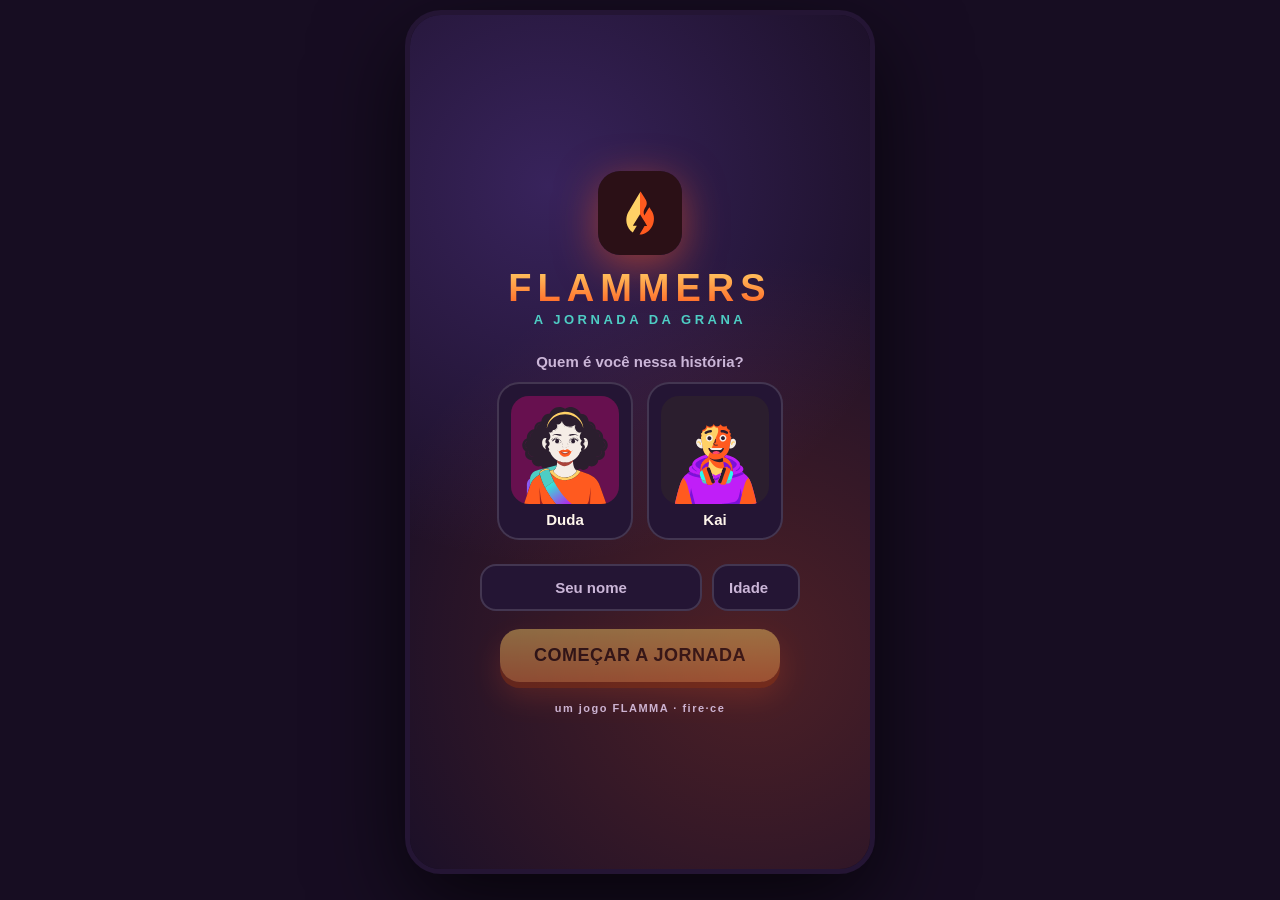
==== index.html @ 397a9a90 "Flammers: jogo de educação financeira (Jornada teen + Modo Vida Real) - Modo Jornada: mapa de 10 fas" ====
<!DOCTYPE html>
<html lang="pt-BR">
<head>
  <meta charset="UTF-8" />
  <meta name="viewport" content="width=device-width, initial-scale=1.0, viewport-fit=cover" />
  <title>Flammers — A Jornada</title>
  <meta name="description" content="Complete as fases, fuja dos golpes, encha o Cofre dos Sonhos e vire uma lenda da grana. Um jogo da Flamma (Fire·ce)." />
  <meta name="theme-color" content="#241534" />
  <link rel="manifest" href="manifest.webmanifest" />
  <link rel="icon" href="assets/art/logo.svg" type="image/svg+xml" />
  <link rel="apple-touch-icon" href="assets/icon-192.png" />
  <meta name="apple-mobile-web-app-capable" content="yes" />
  <meta name="apple-mobile-web-app-status-bar-style" content="black-translucent" />
  <link rel="stylesheet" href="css/j.css?v=8" />
</head>
<body>

<svg width="0" height="0" style="position:absolute" aria-hidden="true">
  <defs>
    <symbol id="i-chev" viewBox="0 0 24 24"><path d="M14.5 5l-7 7 7 7"/></symbol>
    <symbol id="i-gear" viewBox="0 0 24 24"><circle cx="12" cy="12" r="3"/><path d="M12 2v3M12 19v3M2 12h3M19 12h3M4.9 4.9l2.1 2.1M17 17l2.1 2.1M19.1 4.9L17 7M7 17l-2.1 2.1"/></symbol>
    <symbol id="i-lock" viewBox="0 0 24 24"><rect x="5" y="11" width="14" height="9" rx="2"/><path d="M8 11V8a4 4 0 0 1 8 0v3"/><circle cx="12" cy="15.5" r="1.2" fill="currentColor" stroke="none"/></symbol>
    <symbol id="i-check" viewBox="0 0 24 24"><path d="M4 12.5l5 5L20 6.5"/></symbol>
    <symbol id="i-star" viewBox="0 0 24 24"><path d="M12 3l2.7 5.7 6.3.8-4.6 4.3 1.2 6.2L12 17l-5.6 3 1.2-6.2L3 9.5l6.3-.8L12 3z"/></symbol>
    <symbol id="i-star-f" viewBox="0 0 24 24"><path fill="currentColor" stroke="none" d="M12 3l2.7 5.7 6.3.8-4.6 4.3 1.2 6.2L12 17l-5.6 3 1.2-6.2L3 9.5l6.3-.8L12 3z"/></symbol>
    <symbol id="i-flame" viewBox="0 0 24 24"><path d="M12 3c2 3.5 6 5 6 10a6 6 0 0 1-12 0c0-2.5 1-4.5 2.5-6C8.5 9 10 9.5 10.5 8c.5-1.5.8-3.2 1.5-5z"/></symbol>
    <symbol id="i-coin" viewBox="0 0 24 24"><circle cx="12" cy="12" r="8"/><path d="M12 7v10M9.5 9.5c0-1 1-1.7 2.5-1.7s2.5.7 2.5 1.7-1 1.4-2.5 1.8-2.5.8-2.5 1.8 1 1.7 2.5 1.7 2.5-.7 2.5-1.7"/></symbol>
    <symbol id="i-key" viewBox="0 0 24 24"><circle cx="8" cy="14" r="4.5"/><path d="M11.5 10.5L20 3M16 5l3 3M13 8l2.5 2.5"/></symbol>
    <symbol id="i-radar" viewBox="0 0 24 24"><circle cx="12" cy="12" r="9"/><circle cx="12" cy="12" r="5"/><path d="M12 12l6-6"/><circle cx="12" cy="12" r="1" fill="currentColor" stroke="none"/></symbol>
    <symbol id="i-headphones" viewBox="0 0 24 24"><path d="M4 14v-2a8 8 0 0 1 16 0v2"/><rect x="3" y="14" width="4" height="6" rx="1.5"/><rect x="17" y="14" width="4" height="6" rx="1.5"/></symbol>
    <symbol id="i-bag" viewBox="0 0 24 24"><path d="M6 8h12l1 12H5L6 8z"/><path d="M9 8V6a3 3 0 0 1 6 0v2"/></symbol>
    <symbol id="i-play" viewBox="0 0 24 24"><path fill="currentColor" stroke="none" d="M7 4l13 8-13 8V4z"/></symbol>
    <symbol id="i-phone" viewBox="0 0 24 24"><rect x="7" y="2.5" width="10" height="19" rx="2.5"/><path d="M10.5 18.5h3"/></symbol>
    <symbol id="i-sound" viewBox="0 0 24 24"><path d="M4 9v6h4l5 4V5L8 9H4z"/><path d="M16 9c1.2 1.6 1.2 4.4 0 6M18.5 6.5c2.4 3 2.4 8 0 11"/></symbol>
    <symbol id="i-mute" viewBox="0 0 24 24"><path d="M4 9v6h4l5 4V5L8 9H4z"/><path d="M16.5 9.5l5 5M21.5 9.5l-5 5"/></symbol>
  </defs>
</svg>

<div id="stage">

  <!-- ===== TÍTULO / ESCOLHA ===== -->
  <div class="scr active" id="scr-title">
    <div class="title-inner">
      <img src="assets/art/logo.svg" alt="" class="t-logo" />
      <div class="t-brand">FLAMMERS</div>
      <div class="t-sub">A JORNADA DA GRANA</div>
      <div class="t-pick-label">Quem é você nessa história?</div>
      <div class="hero-row">
        <button class="hero-card" data-hero="duda"><img src="assets/art/duda.svg" alt="Duda" /><span>Duda</span></button>
        <button class="hero-card" data-hero="kai"><img src="assets/art/kai.svg" alt="Kai" /><span>Kai</span></button>
      </div>
      <div class="t-inputs">
        <input id="in-name" class="t-input" type="text" maxlength="14" placeholder="Seu nome" autocomplete="off" />
        <input id="in-age" class="t-input small" type="number" min="8" max="99" placeholder="Idade" />
      </div>
      <button class="big-btn" id="btn-start" disabled>COMEÇAR A JORNADA</button>
      <div class="t-foot">um jogo FLAMMA · fire·ce</div>
    </div>
  </div>

  <!-- ===== MAPA ===== -->
  <div class="scr" id="scr-map">
    <img src="assets/art/map-bg.svg" alt="" class="map-bg" id="map-bg" />
    <div class="map-veil"></div>

    <div class="map-top">
      <div class="chip coins-chip"><svg class="ic"><use href="#i-coin"/></svg><b id="mp-coins">0</b></div>
      <button class="chip dream-chip" id="btn-dream">
        <img id="mp-dream-img" src="assets/art/dream-bike.svg" alt="" />
        <div class="dream-mid">
          <div class="dream-name" id="mp-dream-name">Bike nova</div>
          <div class="dream-track"><div class="dream-fill" id="mp-dream-fill"></div></div>
        </div>
        <b id="mp-dream-pct">0%</b>
      </button>
      <button class="chip icon-chip" id="btn-mute" aria-label="Som liga/desliga"><svg class="ic"><use id="mute-ic" href="#i-sound"/></svg></button>
      <button class="chip icon-chip" id="btn-config" aria-label="Ajustes"><svg class="ic"><use href="#i-gear"/></svg></button>
    </div>

    <div id="map-nodes"></div>

    <div class="map-guide" id="map-guide">
      <img src="assets/art/re.svg" alt="Rê" class="guide-av" />
      <div class="guide-bubble" id="guide-text">Bem-vinde ao Clube Flammers!</div>
    </div>

    <div class="map-bottom">
      <button class="chip wide" id="btn-shop"><svg class="ic"><use href="#i-bag"/></svg> Lojinha</button>
      <button class="chip wide" id="btn-stickers"><svg class="ic"><use href="#i-star"/></svg> Conquistas</button>
    </div>
  </div>

  <!-- ===== FASE ===== -->
  <div class="scr" id="scr-level">
    <div class="lv-scene">
      <img id="lv-bg" class="lv-bg" src="" alt="" />
      <div class="lv-scene-veil"></div>
      <div class="lv-head">
        <button class="chip icon-chip" id="btn-quit" aria-label="Sair"><svg class="ic"><use href="#i-chev"/></svg></button>
        <div class="chip lv-title-chip" id="lv-title">Fase 1</div>
        <button class="chip icon-chip" id="btn-mute-lv" aria-label="Som liga/desliga"><svg class="ic"><use id="mute-ic-lv" href="#i-sound"/></svg></button>
        <div class="chip coins-chip small"><svg class="ic"><use href="#i-coin"/></svg><b id="lv-coins">0</b></div>
      </div>
      <img id="lv-portrait" class="lv-portrait" src="" alt="" />
      <div id="lv-float"></div>
    </div>

    <div class="lv-panel">
      <div id="lv-dialog" class="lv-dialog">
        <div class="lv-speaker" id="lv-speaker">Rê</div>
        <div class="lv-text" id="lv-text"></div>
        <div class="lv-tap" id="lv-tap">toque para continuar</div>
      </div>
      <div id="lv-phone" class="lv-phone">
        <div class="lv-phone-head"><svg class="ic sm"><use href="#i-phone"/></svg> mensagem recebida</div>
        <div id="lv-phone-msgs"></div>
      </div>
      <div id="lv-choices" class="lv-choices"></div>
    </div>
  </div>

  <!-- ===== RESULTADO ===== -->
  <div class="scr" id="scr-result">
    <div class="result-card">
      <div class="r-title" id="r-title">Fase concluída!</div>
      <div class="stars-row" id="r-stars"></div>
      <div class="r-coins"><svg class="ic"><use href="#i-coin"/></svg> <b id="r-coins">+0</b> moedas</div>
      <div class="r-lesson" id="r-lesson"></div>
      <div class="r-cofre-label">Quanto vai pro Cofre dos Sonhos?</div>
      <div class="r-cofre-row">
        <button class="big-btn small" id="btn-save-all">Guardar tudo</button>
        <button class="big-btn small ghost" id="btn-save-half">Metade (metade fica livre)</button>
      </div>
    </div>
  </div>

</div>

<div id="modal"><div id="modal-box"></div></div>
<div id="toast"></div>
<div id="confetti"></div>

<script src="js/j-data.js?v=8"></script>
<script src="js/j-levels.js?v=8"></script>
<script src="js/audio.js?v=8"></script>
<script src="js/jornada.js?v=8"></script>
</body>
</html>
---- css/j.css ----
/* =========================================================
   FLAMMERS Jornada — UI teen: cores vivas, motion, chunky
   ========================================================= */

:root {
  --flame: #ff5a1f;
  --gold: #ffd166;
  --teal: #4ecdc4;
  --lilac: #8b5cf6;
  --ok: #4ade80;
  --bad: #f87171;
  --text: #fff6ec;
  --muted: #cbb6d8;
  --panel: #241534;
  --panel-2: #2f1d42;
  --line: rgba(255, 255, 255, 0.14);
}

* { margin: 0; padding: 0; box-sizing: border-box; -webkit-tap-highlight-color: transparent; }

html, body {
  height: 100%;
  background: #170d22;
  color: var(--text);
  font-family: -apple-system, BlinkMacSystemFont, "Segoe UI", Roboto, Arial, sans-serif;
  user-select: none;
  -webkit-user-select: none;
  overflow: hidden;
}
button { font-family: inherit; color: inherit; }

.ic { width: 20px; height: 20px; fill: none; stroke: currentColor; stroke-width: 2.2; stroke-linecap: round; stroke-linejoin: round; flex: 0 0 auto; }
.ic.sm { width: 14px; height: 14px; }

#stage {
  position: relative;
  height: 100dvh;
  max-width: 470px;
  margin: 0 auto;
  overflow: hidden;
  background: #170d22;
}
@media (min-width: 520px) {
  #stage {
    height: min(880px, 96dvh);
    margin-top: max(0px, calc((100dvh - 880px) / 2));
    border-radius: 36px;
    border: 5px solid #241534;
    box-shadow: 0 30px 90px rgba(0, 0, 0, 0.7);
  }
}

.scr { position: absolute; inset: 0; display: none; flex-direction: column; }
.scr.active { display: flex; }
@media (prefers-reduced-motion: no-preference) {
  .scr.active { animation: scrIn 0.32s cubic-bezier(0.2, 0.9, 0.3, 1); }
}
@keyframes scrIn { from { transform: scale(1.03); opacity: 0; } }

/* ---------- Chips / botões ---------- */
.chip {
  display: flex;
  align-items: center;
  gap: 7px;
  background: rgba(20, 10, 30, 0.82);
  border: 1.5px solid var(--line);
  border-radius: 99px;
  padding: 9px 14px;
  font-size: 14px;
  font-weight: 800;
  backdrop-filter: blur(8px);
  cursor: pointer;
}
.chip .ic { color: var(--gold); }
.chip.wide { flex: 1; justify-content: center; }
.icon-chip { padding: 9px 11px; }
.coins-chip b { color: var(--gold); }
.coins-chip.small { padding: 6px 11px; font-size: 13px; }

.big-btn {
  border: none;
  border-radius: 20px;
  padding: 16px 34px;
  font-size: 18px;
  font-weight: 900;
  letter-spacing: 0.5px;
  color: #2b1005;
  background: linear-gradient(180deg, var(--gold), #ff8c42);
  box-shadow: 0 6px 0 #a63a10, 0 14px 30px rgba(255, 90, 31, 0.4);
  cursor: pointer;
  transition: transform 0.09s, box-shadow 0.09s, opacity 0.2s;
}
.big-btn:active { transform: translateY(4px); box-shadow: 0 2px 0 #a63a10; }
.big-btn:disabled { opacity: 0.45; }
.big-btn.small { font-size: 14.5px; padding: 13px 18px; border-radius: 16px; }
.big-btn.ghost {
  background: var(--panel-2);
  color: var(--text);
  box-shadow: 0 6px 0 #150b20;
  border: 1.5px solid var(--line);
}

/* ---------- Título ---------- */
#scr-title {
  align-items: center;
  justify-content: center;
  background:
    radial-gradient(circle at 30% 20%, rgba(139, 92, 246, 0.25), transparent 50%),
    radial-gradient(circle at 75% 75%, rgba(255, 90, 31, 0.22), transparent 55%),
    #1c1028;
}
.title-inner { display: flex; flex-direction: column; align-items: center; padding: 24px; width: 100%; }
.t-logo { width: 84px; height: 84px; border-radius: 22px; box-shadow: 0 10px 40px rgba(255, 90, 31, 0.5); }
@media (prefers-reduced-motion: no-preference) { .t-logo { animation: bob 2.4s ease-in-out infinite; } }
@keyframes bob { 50% { transform: translateY(-7px); } }
.t-brand {
  font-size: 38px;
  font-weight: 900;
  letter-spacing: 6px;
  margin-top: 12px;
  background: linear-gradient(180deg, var(--gold), var(--flame));
  -webkit-background-clip: text;
  background-clip: text;
  color: transparent;
}
.t-sub { font-size: 13px; font-weight: 800; letter-spacing: 3.5px; color: var(--teal); margin-top: 2px; }
.t-pick-label { margin: 26px 0 12px; font-size: 15px; font-weight: 700; color: var(--muted); }
.hero-row { display: flex; gap: 14px; margin-bottom: 24px; }
.hero-card {
  background: var(--panel);
  border: 2.5px solid var(--line);
  border-radius: 22px;
  padding: 12px 12px 10px;
  display: flex;
  flex-direction: column;
  align-items: center;
  gap: 7px;
  cursor: pointer;
  transition: transform 0.12s, border-color 0.12s, box-shadow 0.12s;
}
.hero-card img { width: 108px; height: 108px; border-radius: 18px; object-fit: cover; }
.hero-card span { font-size: 15px; font-weight: 900; }
.hero-card.sel {
  border-color: var(--gold);
  transform: scale(1.06);
  box-shadow: 0 10px 34px rgba(255, 209, 102, 0.35);
}
.t-foot { margin-top: 20px; font-size: 11px; letter-spacing: 1.5px; color: var(--muted); font-weight: 700; }

/* ---------- Mapa ---------- */
#scr-map { overflow: hidden; }
.map-bg { position: absolute; inset: 0; width: 100%; height: 100%; object-fit: cover; }
.map-veil { position: absolute; inset: 0; background: linear-gradient(180deg, rgba(15, 8, 24, 0.72), rgba(15, 8, 24, 0.18) 30%, rgba(15, 8, 24, 0.15) 75%, rgba(15, 8, 24, 0.7)); }

.map-top {
  position: relative;
  display: flex;
  gap: 8px;
  padding: calc(12px + env(safe-area-inset-top)) 12px 0;
  z-index: 3;
  align-items: stretch;
}
.dream-chip { flex: 1; padding: 7px 12px 7px 8px; }
.dream-chip img { width: 34px; height: 34px; border-radius: 10px; }
.dream-mid { flex: 1; min-width: 0; }
.dream-name { font-size: 11.5px; font-weight: 800; white-space: nowrap; overflow: hidden; text-overflow: ellipsis; text-align: left; }
.dream-track { height: 7px; border-radius: 99px; background: rgba(255, 255, 255, 0.14); overflow: hidden; margin-top: 3px; }
.dream-fill { height: 100%; width: 0%; border-radius: 99px; background: linear-gradient(90deg, var(--teal), var(--gold)); transition: width 0.7s ease; }
.dream-chip b { color: var(--teal); font-size: 13px; }

#map-nodes { position: absolute; inset: 0; z-index: 2; }
.map-node {
  position: absolute;
  width: 64px;
  height: 64px;
  transform: translate(-50%, -50%);
  border-radius: 50%;
  border: none;
  background: linear-gradient(180deg, var(--gold), #ff8c42);
  box-shadow: 0 5px 0 #a63a10, 0 10px 24px rgba(0, 0, 0, 0.5);
  display: flex;
  flex-direction: column;
  align-items: center;
  justify-content: center;
  font-size: 21px;
  font-weight: 900;
  color: #2b1005;
  cursor: pointer;
}
.map-node:active { transform: translate(-50%, -50%) scale(0.92); }
.map-node.locked {
  background: linear-gradient(180deg, #4a3d5c, #322645);
  color: rgba(255, 255, 255, 0.55);
  box-shadow: 0 5px 0 #1c1226, 0 8px 18px rgba(0, 0, 0, 0.4);
}
.map-node.locked .ic { width: 18px; height: 18px; }
.map-node.done { background: linear-gradient(180deg, var(--teal), #2b9d94); box-shadow: 0 5px 0 #17564f, 0 8px 18px rgba(0, 0, 0, 0.4); color: #06302c; }
.map-node .node-stars { display: flex; gap: 1px; margin-top: 1px; }
.map-node .node-stars .ic { width: 11px; height: 11px; color: #ffd166; stroke-width: 0; }
@media (prefers-reduced-motion: no-preference) {
  .map-node.current { animation: nodePulse 1.3s ease-in-out infinite; }
}
@keyframes nodePulse {
  50% { box-shadow: 0 5px 0 #a63a10, 0 0 0 12px rgba(255, 209, 102, 0.18), 0 10px 30px rgba(255, 140, 40, 0.55); }
}
.map-node.vida { width: 74px; height: 74px; background: linear-gradient(180deg, var(--lilac), #5b2bbf); color: #fff; box-shadow: 0 5px 0 #33176e, 0 10px 26px rgba(139, 92, 246, 0.5); font-size: 10px; letter-spacing: 0.4px; }
.map-node.vida .ic { width: 22px; height: 22px; margin-bottom: 2px; }

.map-guide {
  position: absolute;
  left: 12px;
  right: 12px;
  bottom: calc(78px + env(safe-area-inset-bottom));
  display: flex;
  gap: 10px;
  align-items: flex-end;
  z-index: 3;
}
.guide-av { width: 62px; height: 62px; border-radius: 50%; object-fit: cover; border: 3px solid var(--gold); box-shadow: 0 8px 22px rgba(0, 0, 0, 0.5); }
.guide-bubble {
  flex: 1;
  background: rgba(20, 10, 30, 0.88);
  border: 1.5px solid var(--line);
  border-radius: 18px 18px 18px 5px;
  padding: 11px 14px;
  font-size: 13.5px;
  font-weight: 700;
  line-height: 1.4;
  backdrop-filter: blur(8px);
}

.map-bottom {
  position: absolute;
  left: 12px; right: 12px;
  bottom: calc(14px + env(safe-area-inset-bottom));
  display: flex;
  gap: 9px;
  z-index: 3;
}

/* ---------- Fase ---------- */
#scr-level { background: var(--panel); }
.lv-scene { position: relative; height: 46%; overflow: hidden; }
.lv-bg { position: absolute; inset: 0; width: 100%; height: 100%; object-fit: cover; }
.lv-scene-veil { position: absolute; inset: 0; background: linear-gradient(180deg, rgba(15, 8, 24, 0.55), transparent 35%, rgba(36, 21, 52, 0.15) 80%, var(--panel)); }
.lv-head {
  position: relative;
  display: flex;
  gap: 8px;
  padding: calc(10px + env(safe-area-inset-top)) 12px 0;
  z-index: 3;
}
.lv-title-chip { flex: 1; justify-content: center; font-size: 13px; }
.lv-portrait {
  position: absolute;
  bottom: -6px;
  left: 50%;
  transform: translateX(-50%);
  width: min(46%, 210px);
  aspect-ratio: 1;
  object-fit: cover;
  border-radius: 26px 26px 0 0;
  border: 3px solid rgba(255, 255, 255, 0.25);
  border-bottom: none;
  box-shadow: 0 -8px 40px rgba(0, 0, 0, 0.45);
  z-index: 2;
  background: #2f1d42;
}
@media (prefers-reduced-motion: no-preference) {
  .lv-portrait.pop { animation: portraitIn 0.35s cubic-bezier(0.2, 1.4, 0.4, 1); }
}
@keyframes portraitIn { from { transform: translateX(-50%) translateY(26px) scale(0.9); opacity: 0; } }

#lv-float { position: absolute; inset: 0; pointer-events: none; z-index: 4; }
.coin-float {
  position: absolute;
  font-size: 19px;
  font-weight: 900;
  color: var(--gold);
  text-shadow: 0 2px 8px rgba(0, 0, 0, 0.7);
  animation: floatUp 1.1s ease-out forwards;
}
.coin-float.neg { color: var(--bad); }
@keyframes floatUp { to { transform: translateY(-70px); opacity: 0; } }

.lv-panel {
  flex: 1;
  display: flex;
  flex-direction: column;
  padding: 14px 14px calc(16px + env(safe-area-inset-bottom));
  gap: 10px;
  overflow-y: auto;
  background: var(--panel);
}
.lv-dialog {
  background: var(--panel-2);
  border: 1.5px solid var(--line);
  border-radius: 20px;
  padding: 13px 15px;
  min-height: 108px;
  cursor: pointer;
  position: relative;
}
.lv-speaker {
  display: inline-block;
  background: linear-gradient(180deg, var(--gold), #ff8c42);
  color: #2b1005;
  font-size: 12px;
  font-weight: 900;
  padding: 3px 12px;
  border-radius: 99px;
  margin-bottom: 7px;
}
.lv-speaker.nar { background: var(--lilac); color: #fff; }
.lv-text { font-size: 15.5px; line-height: 1.5; font-weight: 600; white-space: pre-wrap; }
.lv-tap { position: absolute; right: 14px; bottom: 8px; font-size: 10.5px; color: var(--muted); font-weight: 700; }
@media (prefers-reduced-motion: no-preference) { .lv-tap { animation: blink 1.4s infinite; } }
@keyframes blink { 50% { opacity: 0.35; } }

.lv-phone {
  display: none;
  background: #10202b;
  border: 1.5px solid rgba(78, 205, 196, 0.4);
  border-radius: 20px;
  padding: 11px 13px;
}
.lv-phone.show { display: block; }
.lv-phone-head { font-size: 11px; font-weight: 800; letter-spacing: 1px; color: var(--teal); display: flex; align-items: center; gap: 6px; margin-bottom: 8px; }
.lv-phone .pmsg {
  background: rgba(255, 255, 255, 0.09);
  border-radius: 13px 13px 13px 4px;
  padding: 9px 12px;
  font-size: 13.5px;
  line-height: 1.45;
  margin-bottom: 6px;
  font-weight: 600;
}
@media (prefers-reduced-motion: no-preference) { .lv-phone .pmsg.fresh { animation: portraitInMsg 0.25s ease-out; } }
@keyframes portraitInMsg { from { transform: translateY(8px); opacity: 0; } }

.lv-choices { display: flex; flex-direction: column; gap: 9px; }
.lv-choice {
  border: 1.5px solid var(--line);
  background: var(--panel-2);
  border-radius: 16px;
  padding: 14px 15px;
  font-size: 14.5px;
  font-weight: 800;
  text-align: left;
  cursor: pointer;
  min-height: 48px;
  transition: transform 0.1s, border-color 0.15s;
}
.lv-choice:active { transform: scale(0.97); }
.lv-choice.right { border-color: var(--ok); background: rgba(74, 222, 128, 0.13); }
.lv-choice.wrong { border-color: var(--bad); background: rgba(248, 113, 113, 0.13); }
@media (prefers-reduced-motion: no-preference) {
  .lv-choice { animation: choiceIn 0.3s cubic-bezier(0.2, 1.1, 0.4, 1) backwards; }
  .lv-choice:nth-child(2) { animation-delay: 0.06s; }
  .lv-choice:nth-child(3) { animation-delay: 0.12s; }
}
@keyframes choiceIn { from { transform: translateY(14px); opacity: 0; } }

/* ---------- Resultado ---------- */
#scr-result {
  align-items: center;
  justify-content: center;
  background:
    radial-gradient(circle at 50% 25%, rgba(255, 209, 102, 0.16), transparent 55%),
    #1c1028;
  padding: 22px;
}
.result-card {
  width: 100%;
  background: var(--panel);
  border: 2px solid var(--line);
  border-radius: 28px;
  padding: 26px 20px;
  text-align: center;
}
.r-title { font-size: 23px; font-weight: 900; color: var(--gold); }
.stars-row { display: flex; justify-content: center; gap: 10px; margin: 16px 0 10px; }
.stars-row .st { width: 52px; height: 52px; color: #4a3d5c; }
.stars-row .st.on { color: var(--gold); filter: drop-shadow(0 4px 14px rgba(255, 209, 102, 0.6)); }
@media (prefers-reduced-motion: no-preference) {
  .stars-row .st.on { animation: starPop 0.5s cubic-bezier(0.2, 1.6, 0.4, 1) backwards; }
  .stars-row .st.on:nth-child(2) { animation-delay: 0.22s; }
  .stars-row .st.on:nth-child(3) { animation-delay: 0.44s; }
}
@keyframes starPop { from { transform: scale(0) rotate(-40deg); } }
.r-coins { font-size: 17px; font-weight: 900; display: flex; align-items: center; justify-content: center; gap: 7px; }
.r-coins .ic { color: var(--gold); }
.r-coins b { color: var(--gold); }
.r-lesson {
  margin: 15px 0;
  font-size: 13.5px;
  line-height: 1.5;
  font-weight: 700;
  color: var(--text);
  background: rgba(78, 205, 196, 0.1);
  border: 1.5px dashed rgba(78, 205, 196, 0.5);
  border-radius: 16px;
  padding: 12px;
}
.r-cofre-label { font-size: 13px; font-weight: 800; color: var(--muted); margin-bottom: 9px; }
.r-cofre-row { display: flex; gap: 9px; }
.r-cofre-row .big-btn { flex: 1; }

/* ---------- Modal / Toast / Confetti ---------- */
#modal {
  position: fixed; inset: 0;
  display: none;
  align-items: center;
  justify-content: center;
  background: rgba(10, 4, 14, 0.8);
  backdrop-filter: blur(6px);
  z-index: 60;
  padding: 20px;
}
#modal.active { display: flex; }
#modal-box {
  width: min(420px, 94vw);
  max-height: 84dvh;
  overflow-y: auto;
  background: var(--panel);
  border: 2px solid rgba(255, 140, 66, 0.45);
  border-radius: 26px;
  padding: 24px 20px;
  text-align: center;
}
@media (prefers-reduced-motion: no-preference) {
  #modal.active #modal-box { animation: modalIn 0.32s cubic-bezier(0.2, 1.2, 0.4, 1); }
}
@keyframes modalIn { from { transform: translateY(30px) scale(0.92); opacity: 0; } }
#modal-box h3 { font-size: 21px; font-weight: 900; color: var(--gold); margin-bottom: 8px; }
.modal-sub { font-size: 14px; line-height: 1.55; white-space: pre-wrap; margin-bottom: 14px; font-weight: 600; }
.modal-art { width: 120px; height: 120px; border-radius: 24px; object-fit: cover; margin-bottom: 10px; box-shadow: 0 10px 34px rgba(255, 90, 31, 0.35); }
.dream-grid { display: grid; grid-template-columns: 1fr 1fr; gap: 10px; margin: 6px 0 4px; }
.dream-opt {
  background: var(--panel-2);
  border: 2px solid var(--line);
  border-radius: 18px;
  padding: 12px 8px;
  cursor: pointer;
  display: flex;
  flex-direction: column;
  align-items: center;
  gap: 6px;
}
.dream-opt img { width: 72px; height: 72px; border-radius: 14px; }
.dream-opt span { font-size: 13px; font-weight: 900; }
.dream-opt small { font-size: 11.5px; color: var(--gold); font-weight: 800; }
.dream-opt.sel { border-color: var(--gold); box-shadow: 0 0 22px rgba(255, 209, 102, 0.3); }
.shop-row {
  display: flex; align-items: center; gap: 10px;
  background: var(--panel-2);
  border: 1.5px solid var(--line);
  border-radius: 16px;
  padding: 11px 13px;
  margin-bottom: 8px;
  text-align: left;
}
.shop-row .ic { width: 22px; height: 22px; color: var(--gold); }
.shop-row .s-name { flex: 1; font-size: 13.5px; font-weight: 800; }

#toast {
  position: fixed;
  left: 50%;
  bottom: calc(90px + env(safe-area-inset-bottom));
  transform: translateX(-50%) translateY(16px);
  background: var(--panel);
  border: 1.5px solid rgba(255, 209, 102, 0.6);
  border-radius: 99px;
  padding: 11px 19px;
  font-size: 13.5px;
  font-weight: 800;
  opacity: 0;
  pointer-events: none;
  transition: 0.25s;
  z-index: 70;
  max-width: 92vw;
  text-align: center;
}
#toast.show { opacity: 1; transform: translateX(-50%) translateY(0); }

#confetti { position: fixed; inset: 0; pointer-events: none; z-index: 80; overflow: hidden; }
.conf { position: absolute; top: -12px; width: 9px; height: 14px; border-radius: 2px; animation: fall 2.1s ease-in forwards; }
@keyframes fall { to { transform: translateY(105vh) rotate(540deg); opacity: 0.6; } }

/* ---------- Inputs do título ---------- */
.t-inputs { display: flex; gap: 10px; margin-bottom: 18px; width: min(320px, 84vw); }
.t-input {
  flex: 1;
  min-width: 0;
  background: var(--panel);
  border: 2px solid var(--line);
  border-radius: 16px;
  padding: 13px 15px;
  font-size: 15px;
  font-weight: 800;
  color: var(--text);
  font-family: inherit;
  outline: none;
  text-align: center;
}
.t-input:focus { border-color: var(--gold); }
.t-input.small { flex: 0 0 88px; }
.t-input::placeholder { color: var(--muted); font-weight: 600; }

/* ---------- Minigames ---------- */
.mini-box {
  background: var(--panel-2);
  border: 2px solid rgba(78, 205, 196, 0.5);
  border-radius: 20px;
  padding: 15px;
}
.mini-title { font-size: 13px; font-weight: 900; letter-spacing: 1px; color: var(--teal); margin-bottom: 10px; text-align: center; }
.mini-sub { font-size: 13.5px; font-weight: 700; text-align: center; margin-bottom: 12px; line-height: 1.4; }

.split-vals { display: flex; justify-content: space-between; font-size: 14px; font-weight: 900; margin-bottom: 6px; }
.split-vals .sv-g { color: var(--flame); }
.split-vals .sv-s { color: var(--teal); }
input[type="range"].split-range {
  width: 100%;
  accent-color: #ffd166;
  height: 34px;
  cursor: pointer;
}

.budget-grid { display: flex; gap: 6px; margin-bottom: 10px; }
.budget-day {
  flex: 1;
  background: rgba(0, 0, 0, 0.3);
  border: 1.5px solid var(--line);
  border-radius: 12px;
  padding: 8px 3px;
  text-align: center;
  cursor: pointer;
  transition: transform 0.1s;
}
.budget-day:active { transform: scale(0.93); }
.budget-day .bd-day { font-size: 9.5px; font-weight: 800; color: var(--muted); letter-spacing: 0.5px; }
.budget-day .bd-item { font-size: 11px; font-weight: 800; min-height: 26px; display: flex; align-items: center; justify-content: center; line-height: 1.15; }
.budget-day .bd-price { font-size: 12px; font-weight: 900; color: var(--gold); }
.budget-total { text-align: center; font-size: 14px; font-weight: 900; margin-bottom: 10px; }
.budget-total.over { color: var(--bad); }
.budget-total.ok { color: var(--ok); }

.catch-area {
  position: relative;
  height: 230px;
  background: rgba(0, 0, 0, 0.35);
  border-radius: 16px;
  overflow: hidden;
  margin-bottom: 10px;
}
.catch-item {
  position: absolute;
  width: 52px; height: 52px;
  border-radius: 50%;
  display: flex;
  align-items: center;
  justify-content: center;
  font-size: 10px;
  font-weight: 900;
  text-align: center;
  cursor: pointer;
  border: 2px solid;
  line-height: 1;
  padding: 2px;
}
.catch-item.good { background: rgba(255, 209, 102, 0.2); border-color: var(--gold); color: var(--gold); }
.catch-item.bad { background: rgba(139, 92, 246, 0.18); border-color: var(--lilac); color: #cbb6ff; }
.catch-hud { display: flex; justify-content: space-between; font-size: 13px; font-weight: 900; margin-bottom: 8px; }
.catch-hud .ch-time { color: var(--teal); }
.catch-hud .ch-score { color: var(--gold); }

.spot-card {
  background: #10202b;
  border: 2px solid rgba(78, 205, 196, 0.4);
  border-radius: 16px;
  padding: 13px;
  margin-bottom: 10px;
  font-size: 13.5px;
  line-height: 1.7;
  font-weight: 600;
  text-align: left;
}
.spot-piece { padding: 2px 5px; border-radius: 8px; cursor: pointer; border: 1.5px dashed transparent; }
.spot-piece:active { background: rgba(255, 255, 255, 0.1); }
.spot-piece.flag-found { background: rgba(248, 113, 113, 0.25); border-color: var(--bad); text-decoration: line-through; }
.spot-piece.spot-miss { background: rgba(255, 255, 255, 0.12); }
.spot-status { font-size: 12.5px; font-weight: 800; color: var(--muted); text-align: center; margin-bottom: 8px; }

.price-row { display: flex; align-items: center; justify-content: center; gap: 16px; margin-bottom: 12px; }
.price-btn {
  width: 52px; height: 52px;
  border-radius: 16px;
  border: none;
  font-size: 26px;
  font-weight: 900;
  background: var(--panel);
  border: 2px solid var(--line);
  color: var(--gold);
  cursor: pointer;
}
.price-btn:active { transform: scale(0.92); }
.price-val { font-size: 30px; font-weight: 900; color: var(--gold); min-width: 90px; text-align: center; }
.price-sim { text-align: center; font-size: 13px; font-weight: 800; margin-bottom: 12px; line-height: 1.6; }
.price-sim b.lucro { color: var(--ok); }
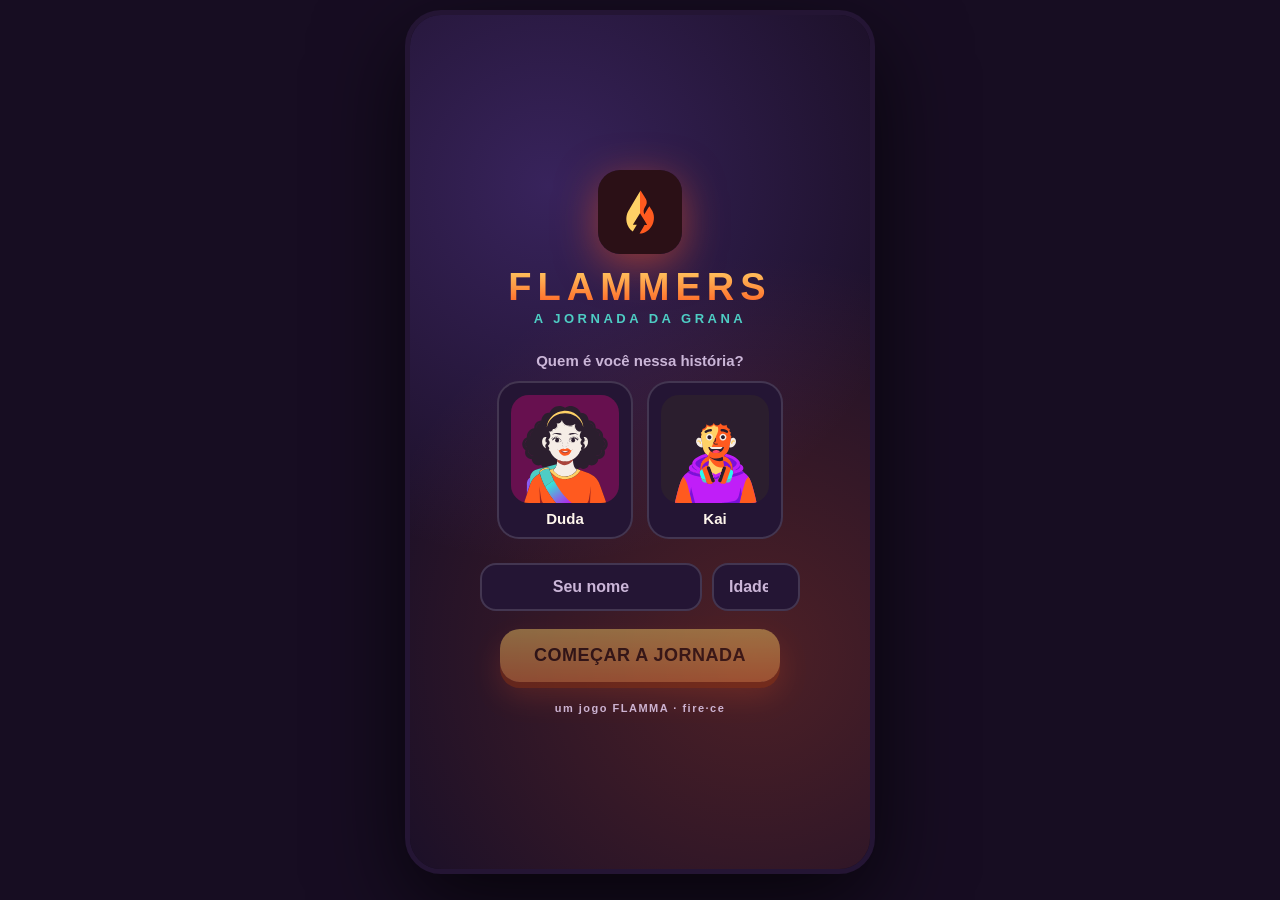
==== commit 0262dac7: "fix: layout 100% mobile fixo (sem pan/zoom) + acesso destacado a Minha Vida e Vida Real 16+ Co-Autho" ====
--- a/index.html
+++ b/index.html
@@ -2,7 +2,7 @@
 <html lang="pt-BR">
 <head>
   <meta charset="UTF-8" />
-  <meta name="viewport" content="width=device-width, initial-scale=1.0, viewport-fit=cover" />
+  <meta name="viewport" content="width=device-width, initial-scale=1.0, maximum-scale=1.0, user-scalable=no, viewport-fit=cover" />
   <title>Flammers — A Jornada</title>
   <meta name="description" content="Complete as fases, fuja dos golpes, encha o Cofre dos Sonhos e vire uma lenda da grana. Um jogo da Flamma (Fire·ce)." />
   <meta name="theme-color" content="#241534" />
@@ -11,7 +11,7 @@
   <link rel="apple-touch-icon" href="assets/icon-192.png" />
   <meta name="apple-mobile-web-app-capable" content="yes" />
   <meta name="apple-mobile-web-app-status-bar-style" content="black-translucent" />
-  <link rel="stylesheet" href="css/j.css?v=8" />
+  <link rel="stylesheet" href="css/j.css?v=12" />
 </head>
 <body>
 
@@ -33,6 +33,7 @@
     <symbol id="i-phone" viewBox="0 0 24 24"><rect x="7" y="2.5" width="10" height="19" rx="2.5"/><path d="M10.5 18.5h3"/></symbol>
     <symbol id="i-sound" viewBox="0 0 24 24"><path d="M4 9v6h4l5 4V5L8 9H4z"/><path d="M16 9c1.2 1.6 1.2 4.4 0 6M18.5 6.5c2.4 3 2.4 8 0 11"/></symbol>
     <symbol id="i-mute" viewBox="0 0 24 24"><path d="M4 9v6h4l5 4V5L8 9H4z"/><path d="M16.5 9.5l5 5M21.5 9.5l-5 5"/></symbol>
+    <symbol id="i-heart" viewBox="0 0 24 24"><path d="M12 20s-7-4.5-9-9c-1.2-2.8.5-6 3.7-6 2 0 3.5 1.2 4.3 2.8H12c.8-1.6 2.3-2.8 4.3-2.8 3.2 0 4.9 3.2 3.7 6-2 4.5-8 9-8 9z"/></symbol>
   </defs>
 </svg>
 
@@ -85,8 +86,14 @@
     </div>
 
     <div class="map-bottom">
-      <button class="chip wide" id="btn-shop"><svg class="ic"><use href="#i-bag"/></svg> Lojinha</button>
-      <button class="chip wide" id="btn-stickers"><svg class="ic"><use href="#i-star"/></svg> Conquistas</button>
+      <div class="map-row">
+        <button class="chip wide feat teal" id="btn-mv"><svg class="ic"><use href="#i-heart"/></svg> Minha Vida</button>
+        <button class="chip wide feat lilac" id="btn-vida16"><svg class="ic"><use href="#i-phone"/></svg> Vida Real 16+</button>
+      </div>
+      <div class="map-row">
+        <button class="chip wide" id="btn-shop"><svg class="ic"><use href="#i-bag"/></svg> Lojinha</button>
+        <button class="chip wide" id="btn-stickers"><svg class="ic"><use href="#i-star"/></svg> Conquistas</button>
+      </div>
     </div>
   </div>
 
@@ -140,9 +147,9 @@
 <div id="toast"></div>
 <div id="confetti"></div>
 
-<script src="js/j-data.js?v=8"></script>
-<script src="js/j-levels.js?v=8"></script>
-<script src="js/audio.js?v=8"></script>
-<script src="js/jornada.js?v=8"></script>
+<script src="js/j-data.js?v=12"></script>
+<script src="js/j-levels.js?v=12"></script>
+<script src="js/audio.js?v=12"></script>
+<script src="js/jornada.js?v=12"></script>
 </body>
 </html>
--- a/css/j.css
+++ b/css/j.css
@@ -608,3 +608,166 @@
 .price-val { font-size: 30px; font-weight: 900; color: var(--gold); min-width: 90px; text-align: center; }
 .price-sim { text-align: center; font-size: 13px; font-weight: 800; margin-bottom: 12px; line-height: 1.6; }
 .price-sim b.lucro { color: var(--ok); }
+
+/* tick de contador subindo */
+@media (prefers-reduced-motion: no-preference) {
+  .chip.tickup { animation: tickup 0.45s cubic-bezier(0.2, 1.4, 0.4, 1); }
+}
+@keyframes tickup { 40% { transform: scale(1.14); box-shadow: 0 0 18px rgba(255, 209, 102, 0.5); } }
+
+/* ============ MINHA VIDA (finanças reais) ============ */
+#scr-mv { background: #170d22; }
+.mv-privacy {
+  display: flex; align-items: center; gap: 7px;
+  font-size: 11px; font-weight: 700; color: var(--teal);
+  background: rgba(78, 205, 196, 0.08);
+  padding: 7px 14px;
+}
+.mv-streak { display: flex; align-items: center; gap: 4px; }
+.mv-streak .ic { color: var(--gold); }
+.mv-tabs {
+  display: flex; gap: 5px;
+  padding: 10px 12px 4px;
+}
+.mv-tab {
+  flex: 1;
+  display: flex; flex-direction: column; align-items: center; gap: 3px;
+  background: none; border: none;
+  padding: 8px 2px;
+  border-radius: 14px;
+  font-size: 10.5px; font-weight: 800;
+  color: var(--muted);
+  cursor: pointer;
+}
+.mv-tab .ic { width: 19px; height: 19px; }
+.mv-tab.active { color: var(--gold); background: rgba(255, 209, 102, 0.1); }
+.mv-inout { display: flex; justify-content: center; gap: 22px; margin-top: 6px; font-size: 14px; font-weight: 900; }
+.mv-in { color: var(--ok); display: flex; align-items: center; gap: 3px; }
+.mv-out { color: var(--bad); display: flex; align-items: center; gap: 3px; }
+.mv-tx {
+  display: flex; align-items: center; gap: 10px;
+  background: var(--panel);
+  border: 1.5px solid var(--line);
+  border-radius: 14px;
+  padding: 10px 12px;
+  margin-bottom: 7px;
+}
+.mv-dot { width: 11px; height: 11px; border-radius: 50%; flex: 0 0 11px; }
+.mv-tx-mid { flex: 1; min-width: 0; }
+.mv-tx-desc { font-size: 13.5px; font-weight: 800; white-space: nowrap; overflow: hidden; text-overflow: ellipsis; }
+.mv-tx-meta { font-size: 11px; color: var(--muted); font-weight: 600; }
+.mv-tx-val { font-weight: 900; font-size: 14px; white-space: nowrap; }
+.mv-tx-val.pos { color: var(--ok); }
+.mv-tx-val.negv { color: var(--bad); }
+.mv-del { background: none; border: none; color: var(--muted); padding: 6px; cursor: pointer; }
+.mv-empty { text-align: center; padding: 26px 18px; font-size: 15px; font-weight: 800; }
+.mv-empty-sub { font-size: 12.5px; color: var(--muted); font-weight: 600; margin-top: 8px; line-height: 1.5; }
+.mv-plan {
+  display: flex; align-items: center; gap: 10px;
+  background: var(--panel);
+  border: 1.5px solid var(--line);
+  border-radius: 14px;
+  padding: 11px 12px;
+  margin-bottom: 7px;
+}
+.mv-plan.done .mv-plan-text { text-decoration: line-through; opacity: 0.55; }
+.mv-chk {
+  width: 26px; height: 26px; flex: 0 0 26px;
+  border-radius: 9px;
+  border: 2px solid var(--line);
+  background: none;
+  cursor: pointer;
+  display: flex; align-items: center; justify-content: center;
+  color: #06302c;
+}
+.mv-chk.on { background: var(--ok); border-color: var(--ok); }
+.mv-plan-text { flex: 1; font-size: 13.5px; font-weight: 700; line-height: 1.35; }
+.mv-re {
+  display: flex; gap: 10px; align-items: flex-start;
+  margin-bottom: 6px;
+}
+.mv-re-av { width: 52px; height: 52px; border-radius: 50%; object-fit: cover; border: 2.5px solid var(--gold); flex: 0 0 52px; }
+.mv-re-bub {
+  flex: 1;
+  background: var(--panel-2);
+  border: 1.5px solid rgba(255, 209, 102, 0.4);
+  border-radius: 4px 18px 18px 18px;
+  padding: 11px 13px;
+}
+.mv-re-tag { font-size: 10px; font-weight: 900; letter-spacing: 1.2px; color: var(--gold); margin-bottom: 6px; }
+.mv-re-tip { font-size: 13px; font-weight: 600; line-height: 1.5; margin-bottom: 8px; }
+.mv-re-tip:last-child { margin-bottom: 0; }
+.mv-bar-row { display: flex; align-items: center; gap: 8px; margin-bottom: 7px; }
+.mv-bar-name { flex: 0 0 92px; font-size: 11.5px; font-weight: 800; text-align: right; color: var(--muted); }
+.mv-bar-track { flex: 1; height: 16px; background: rgba(255, 255, 255, 0.07); border-radius: 8px; overflow: hidden; }
+.mv-bar-fill { height: 100%; border-radius: 8px; transition: width 0.6s ease; }
+.mv-bar-val { flex: 0 0 78px; font-size: 11.5px; font-weight: 900; }
+.mv-fab {
+  position: absolute;
+  right: 18px;
+  bottom: calc(20px + env(safe-area-inset-bottom));
+  width: 62px; height: 62px;
+  border-radius: 50%;
+  border: none;
+  background: linear-gradient(180deg, var(--gold), #ff8c42);
+  color: #2b1005;
+  box-shadow: 0 6px 0 #a63a10, 0 14px 34px rgba(255, 90, 31, 0.5);
+  display: flex; align-items: center; justify-content: center;
+  cursor: pointer;
+  z-index: 10;
+  transition: transform 0.1s;
+}
+.mv-fab:active { transform: scale(0.9); }
+.mv-fab .ic { width: 26px; height: 26px; }
+.mv-seg { display: flex; gap: 8px; margin-bottom: 12px; }
+.mv-seg-b {
+  flex: 1;
+  padding: 12px;
+  border-radius: 14px;
+  border: 2px solid var(--line);
+  background: var(--panel-2);
+  font-size: 14px; font-weight: 900;
+  cursor: pointer;
+}
+.mv-seg-b.active { border-color: var(--gold); background: rgba(255, 209, 102, 0.14); color: var(--gold); }
+.mv-w { width: 100%; margin-bottom: 10px; text-align: left; }
+select.t-input { appearance: none; }
+
+/* ---------- Componentes compartilhados (cards) ---------- */
+.card { background: var(--panel); border: 1.5px solid var(--line); border-radius: 18px; padding: 14px; margin-bottom: 10px; }
+.card.hero { text-align: center; }
+.card-top { display: flex; justify-content: space-between; align-items: baseline; gap: 8px; }
+.card-title { font-size: 14.5px; font-weight: 800; }
+.card-desc { font-size: 12.5px; color: var(--muted); line-height: 1.45; margin-top: 4px; }
+.w-label { font-size: 10.5px; font-weight: 800; letter-spacing: 1.5px; color: var(--muted); }
+.big-value { font-size: 30px; font-weight: 900; color: var(--ok); margin: 4px 0; }
+.big-value.neg { color: var(--bad); }
+.big-value.small { font-size: 24px; }
+.debt-val { font-size: 14px; font-weight: 900; color: var(--gold); white-space: nowrap; }
+.debt-val.pos { color: var(--ok); }
+.section-label { font-size: 11px; font-weight: 900; letter-spacing: 1.4px; color: var(--muted); margin: 16px 4px 8px; }
+.btn-row { display: flex; gap: 7px; flex-wrap: wrap; margin-top: 10px; }
+.mini-btn { border: 1.5px solid var(--line); background: rgba(255,255,255,0.09); color: var(--text); border-radius: 12px; padding: 11px 14px; font-size: 12.5px; font-weight: 800; cursor: pointer; min-height: 40px; }
+.mini-btn:active { transform: scale(0.94); }
+.mini-btn.hot { background: linear-gradient(180deg, var(--gold), #ff8c42); color: #2b1005; border: none; }
+.mini-btn.danger { background: rgba(248,113,113,0.15); border-color: rgba(248,113,113,0.4); color: #ffb4a2; }
+.badge-grid { display: flex; gap: 8px; flex-wrap: wrap; }
+.badge-card { background: var(--panel); border: 1.5px solid var(--gold); border-radius: 14px; padding: 10px; text-align: center; width: 92px; }
+.badge-card .ic { width: 24px; height: 24px; color: var(--gold); }
+.badge-name { font-size: 10.5px; font-weight: 800; margin-top: 5px; }
+.app-header { display: flex; align-items: center; gap: 10px; padding: calc(10px + env(safe-area-inset-top)) 12px 10px; background: var(--hc, #333); z-index: 2; }
+.app-header h2 { font-size: 17px; font-weight: 900; flex: 1; }
+.hdr-right { font-size: 13px; font-weight: 800; }
+.back-btn { background: rgba(255,255,255,0.16); border: none; color: #fff; width: 44px; height: 44px; border-radius: 12px; cursor: pointer; display: flex; align-items: center; justify-content: center; }
+.app-body { flex: 1; overflow-y: auto; padding: 14px 14px 110px; -webkit-overflow-scrolling: touch; }
+
+
+/* ---------- Trava nativa (sem pan/zoom/rubber-band) ---------- */
+html, body { position: fixed; inset: 0; width: 100%; height: 100%; overflow: hidden; overscroll-behavior: none; touch-action: manipulation; }
+.app-body, #zap-list, #conv-msgs, .lv-panel, #modal-box { overscroll-behavior: contain; }
+.t-input, select.t-input, input.t-input { font-size: 16px; }
+.map-bottom { flex-direction: column; gap: 8px; }
+.map-row { display: flex; gap: 8px; }
+.chip.feat { font-weight: 900; }
+.chip.feat.teal { border-color: rgba(78,205,196,0.6); } .chip.feat.teal .ic { color: #4ecdc4; }
+.chip.feat.lilac { border-color: rgba(139,92,246,0.6); } .chip.feat.lilac .ic { color: #a78bfa; }
